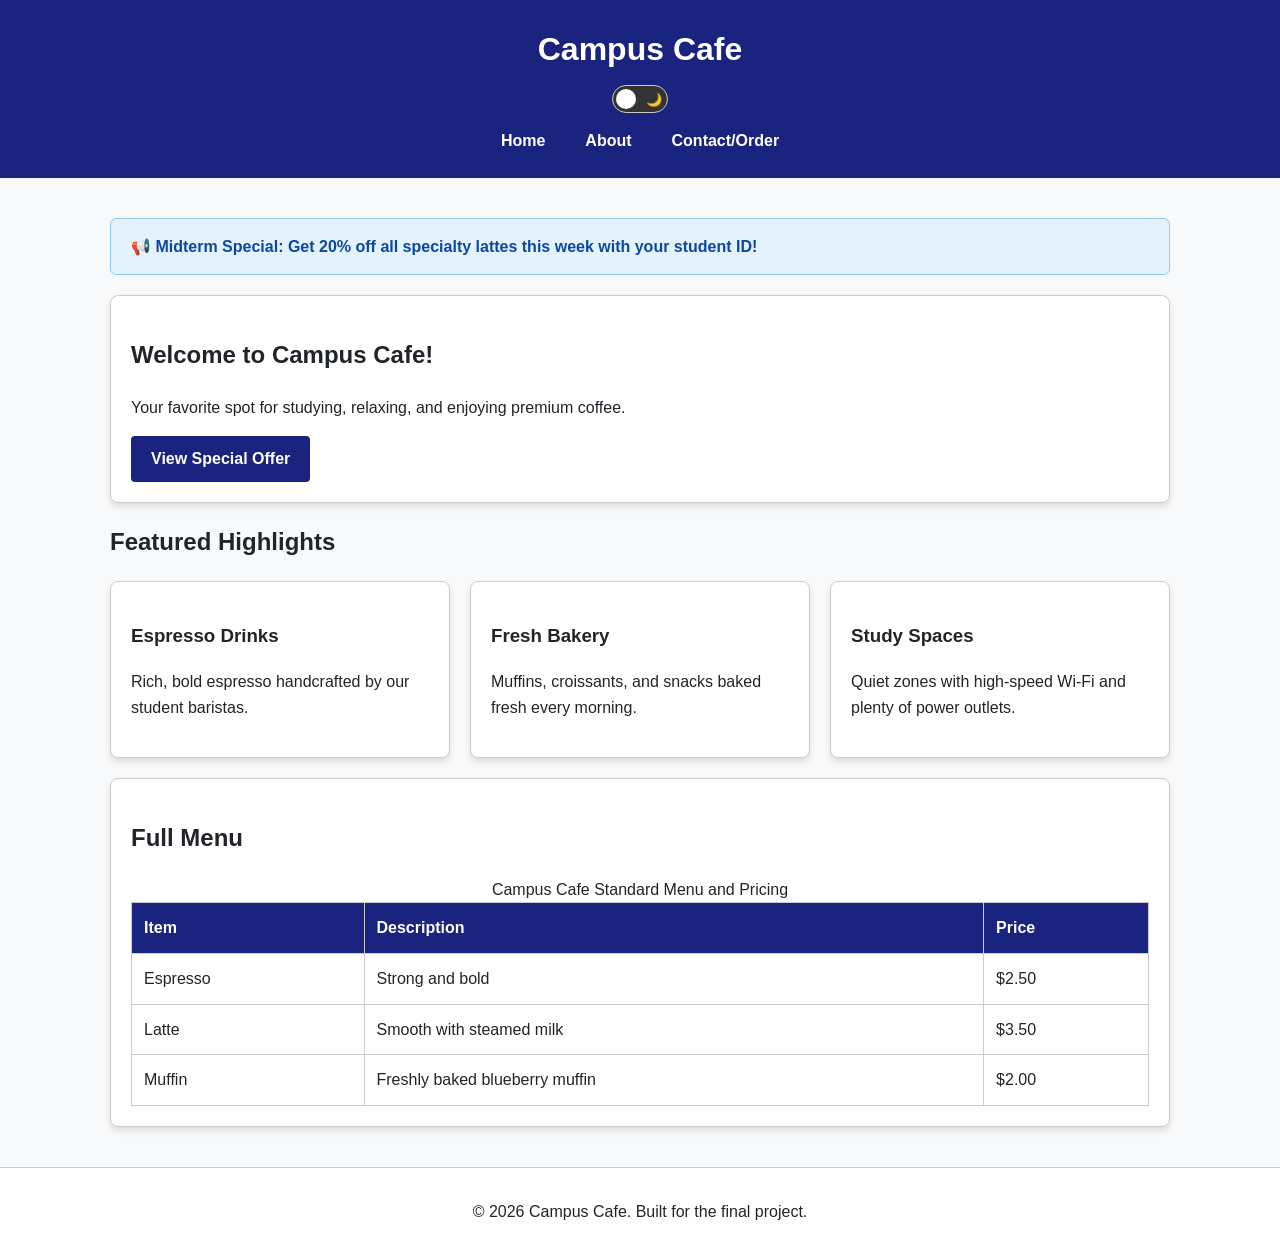
==== Assignment(2)/index.html @ a2e233ab "Add assignment 2 solution" ====
<!DOCTYPE html>
<html lang="en">
<head>
    <meta charset="UTF-8">
    <meta name="viewport" content="width=device-width, initial-scale=1.0">
    <meta name="description" content="Campus Cafe home page featuring coffee menu, student discounts, and announcements.">
    <title>Campus Cafe - Home</title>
    <link rel="stylesheet" href="css/style.css">
</head>
<body>
    <header>
        <h1>Campus Cafe</h1>
        
        <div class="theme-switch-wrapper">
            <input type="checkbox" id="theme-toggle" class="theme-toggle-input">
            <label for="theme-toggle" class="theme-toggle-label" aria-label="Toggle dark mode">
                <span class="icon-sun">☀️</span>
                <span class="icon-moon">🌙</span>
                <span class="toggle-ball"></span>
            </label>
        </div>

        <nav aria-label="Main Navigation">
            <ul>
                <li><a href="index.html">Home</a></li>
                <li><a href="about.html">About</a></li>
                <li><a href="contact.html">Contact/Order</a></li>
            </ul>
        </nav>
    </header>

    <main>
        <div class="alert" role="region" aria-label="Notice">
            📢 Midterm Special: Get 20% off all specialty lattes this week with your student ID!
        </div>

        <section class="card" style="margin-bottom: 20px;">
            <h2>Welcome to Campus Cafe!</h2>
            <p>Your favorite spot for studying, relaxing, and enjoying premium coffee.</p>
            <a href="#promo-modal" class="btn">View Special Offer</a>
        </section>

        <section aria-labelledby="menu-heading">
            <h2 id="menu-heading">Featured Highlights</h2>
            <div class="grid-container">
                <article class="card">
                    <h3>Espresso Drinks</h3>
                    <p>Rich, bold espresso handcrafted by our student baristas.</p>
                </article>
                <article class="card">
                    <h3>Fresh Bakery</h3>
                    <p>Muffins, croissants, and snacks baked fresh every morning.</p>
                </article>
                <article class="card">
                    <h3>Study Spaces</h3>
                    <p>Quiet zones with high-speed Wi-Fi and plenty of power outlets.</p>
                </article>
            </div>
        </section>

        <section class="card" style="margin-top: 20px;">
            <h2>Full Menu</h2>
            <table>
                <caption>Campus Cafe Standard Menu and Pricing</caption>
                <thead>
                    <tr>
                        <th scope="col">Item</th>
                        <th scope="col">Description</th>
                        <th scope="col">Price</th>
                    </tr>
                </thead>
                <tbody>
                    <tr>
                        <td>Espresso</td>
                        <td>Strong and bold</td>
                        <td>$2.50</td>
                    </tr>
                    <tr>
                        <td>Latte</td>
                        <td>Smooth with steamed milk</td>
                        <td>$3.50</td>
                    </tr>
                    <tr>
                        <td>Muffin</td>
                        <td>Freshly baked blueberry muffin</td>
                        <td>$2.00</td>
                    </tr>
                </tbody>
            </table>
        </section>

        <div id="promo-modal" class="modal-overlay" aria-labelledby="modal-title" role="dialog" aria-modal="true">
            <div class="modal-content">
                <a href="#" class="modal-close" aria-label="Close modal">&times;</a>
                <h3 id="modal-title">Special Student Promotion</h3>
                <p>Show your current student ID at checkout to receive 10% off any order over $5.00!</p>
                <a href="#" class="btn" style="margin-top: 10px;">Got It</a>
            </div>
        </div>
    </main>

    <footer>
        <p>&copy; 2026 Campus Cafe. Built for the final project.</p>
    </footer>
</body>
</html>
---- Assignment(2)/css/style.css ----
:root {
    --bg-color: #f8f9fa;
    --text-color: #212529;
    --surface-bg: #ffffff;
    --primary-color: #1a237e;
    --primary-hover: #283593;
    --primary-text: #ffffff;
    --border-color: #cccccc;
    --card-shadow: 0 4px 6px rgba(0, 0, 0, 0.1);
    --alert-bg: #e3f2fd;
    --alert-text: #0d47a1;
    --alert-border: #90caf9;
}

body:has(#theme-toggle:checked) {
    --bg-color: #121212;
    --text-color: #e0e0e0;
    --surface-bg: #1e1e1e;
    --primary-color: #3f51b5;
    --primary-hover: #5c6bc0;
    --primary-text: #ffffff;
    --border-color: #444444;
    --card-shadow: 0 4px 6px rgba(0, 0, 0, 0.5);
    --alert-bg: #1a237e;
    --alert-text: #e3f2fd;
    --alert-border: #3f51b5;
}

* {
    box-sizing: border-box;
}

body {
    font-family: Arial, sans-serif;
    line-height: 1.6;
    margin: 0;
    padding: 0;
    background-color: var(--bg-color);
    color: var(--text-color);
    min-height: 100vh;
    display: flex;
    flex-direction: column;
    transition: background-color 0.3s ease, color 0.3s ease;
}

a {
    color: var(--primary-color);
}

a:focus, 
button:focus, 
input:focus, 
select:focus, 
textarea:focus,
.theme-toggle-input:focus + .theme-toggle-label {
    outline: 3px solid #ffb300;
    outline-offset: 2px;
}

header {
    background-color: var(--primary-color);
    color: var(--primary-text);
    padding: 1.5rem 1rem;
    text-align: center;
}

header h1 {
    margin: 0 0 0.5rem 0;
}

nav ul {
    list-style: none;
    padding: 0;
    margin: 10px 0 0 0;
    display: flex;
    justify-content: center;
    gap: 20px;
    flex-wrap: wrap;
}

nav ul li a {
    color: var(--primary-text);
    text-decoration: none;
    font-weight: bold;
    padding: 5px 10px;
}

nav ul li a:hover, 
nav ul li a:focus {
    text-decoration: underline;
}

main {
    flex: 1;
    width: 90%;
    max-width: 1100px;
    margin: 20px auto;
    padding: 20px;
}

.theme-switch-wrapper {
    display: flex;
    justify-content: center;
    align-items: center;
    margin: 10px 0;
}

.theme-toggle-input {
    position: absolute;
    opacity: 0;
    width: 0;
    height: 0;
}

.theme-toggle-label {
    background-color: #333333;
    width: 56px;
    height: 28px;
    border-radius: 50px;
    position: relative;
    padding: 5px;
    cursor: pointer;
    display: flex;
    justify-content: space-between;
    align-items: center;
    box-sizing: border-box;
    border: 1px solid var(--border-color);
}

.theme-toggle-label .icon-sun,
.theme-toggle-label .icon-moon {
    font-size: 13px;
    line-height: 1;
}

.toggle-ball {
    background-color: #ffffff;
    width: 20px;
    height: 20px;
    border-radius: 50%;
    position: absolute;
    top: 3px;
    left: 3px;
    transition: transform 0.3s ease;
}

.theme-toggle-input:checked + .theme-toggle-label .toggle-ball {
    transform: translateX(28px);
}

.alert {
    padding: 15px 20px;
    background-color: var(--alert-bg);
    color: var(--alert-text);
    border: 1px solid var(--alert-border);
    border-radius: 6px;
    margin-bottom: 20px;
    font-weight: bold;
}

.grid-container {
    display: grid;
    grid-template-columns: 1fr;
    gap: 20px;
}

@media (min-width: 600px) {
    .grid-container {
        grid-template-columns: repeat(2, 1fr);
    }
}

@media (min-width: 900px) {
    .grid-container {
        grid-template-columns: repeat(3, 1fr);
    }
}

.card {
    background-color: var(--surface-bg);
    padding: 20px;
    border-radius: 8px;
    border: 1px solid var(--border-color);
    box-shadow: var(--card-shadow);
}

.form-group {
    margin-bottom: 15px;
}

label {
    display: block;
    font-weight: bold;
    margin-bottom: 5px;
}

input[type="text"],
input[type="email"],
input[type="number"],
input[type="date"],
select,
textarea {
    width: 100%;
    padding: 10px;
    border: 1px solid var(--border-color);
    background-color: var(--surface-bg);
    color: var(--text-color);
    border-radius: 4px;
    font-size: 1rem;
}

.radio-group, 
.checkbox-group {
    display: flex;
    align-items: center;
    gap: 8px;
    margin-bottom: 10px;
}

.radio-group label, 
.checkbox-group label {
    margin-bottom: 0;
    font-weight: normal;
}

.btn {
    display: inline-block;
    background-color: var(--primary-color);
    color: var(--primary-text);
    border: none;
    padding: 10px 20px;
    font-size: 1rem;
    font-weight: bold;
    border-radius: 4px;
    cursor: pointer;
    text-decoration: none;
    text-align: center;
}

.btn:hover {
    background-color: var(--primary-hover);
}

.modal-overlay {
    position: fixed;
    top: 0;
    left: 0;
    width: 100%;
    height: 100%;
    background-color: rgba(0, 0, 0, 0.7);
    display: flex;
    align-items: center;
    justify-content: center;
    opacity: 0;
    visibility: hidden;
    transition: opacity 0.3s ease, visibility 0.3s ease;
    z-index: 1000;
}

.modal-overlay:target {
    opacity: 1;
    visibility: visible;
}

.modal-content {
    background-color: var(--surface-bg);
    color: var(--text-color);
    padding: 30px;
    border-radius: 8px;
    max-width: 500px;
    width: 90%;
    position: relative;
    box-shadow: var(--card-shadow);
}

.modal-close {
    position: absolute;
    top: 10px;
    right: 15px;
    font-size: 1.5rem;
    text-decoration: none;
    color: var(--text-color);
    font-weight: bold;
}

table {
    width: 100%;
    border-collapse: collapse;
    margin-top: 15px;
    background-color: var(--surface-bg);
}

table, th, td {
    border: 1px solid var(--border-color);
}

th, td {
    padding: 12px;
    text-align: left;
}

th {
    background-color: var(--primary-color);
    color: var(--primary-text);
}

footer {
    text-align: center;
    padding: 15px;
    background-color: var(--surface-bg);
    color: var(--text-color);
    border-top: 1px solid var(--border-color);
    margin-top: auto;
}
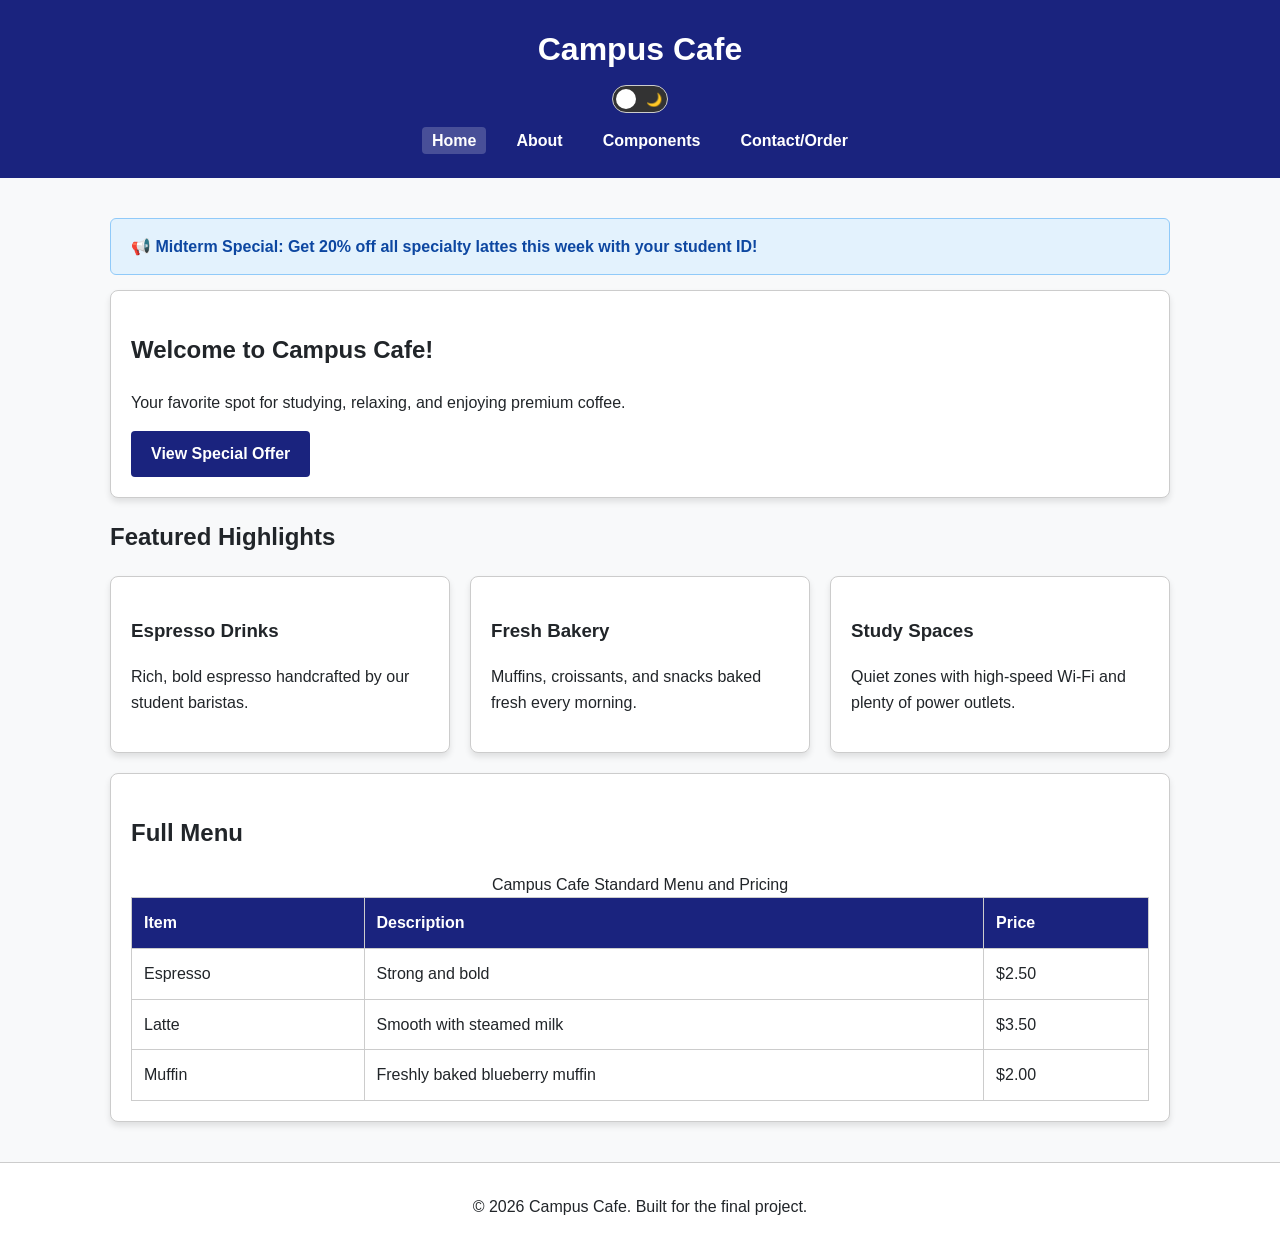
==== commit e875b276: "Add components page and update CSS structure" ====
--- a/Assignment(2)/index.html
+++ b/Assignment(2)/index.html
@@ -22,8 +22,9 @@
 
         <nav aria-label="Main Navigation">
             <ul>
-                <li><a href="index.html">Home</a></li>
+                <li><a href="index.html" aria-current="page">Home</a></li>
                 <li><a href="about.html">About</a></li>
+                <li><a href="components.html">Components</a></li>
                 <li><a href="contact.html">Contact/Order</a></li>
             </ul>
         </nav>
--- a/Assignment(2)/css/style.css
+++ b/Assignment(2)/css/style.css
@@ -5,11 +5,21 @@
     --primary-color: #1a237e;
     --primary-hover: #283593;
     --primary-text: #ffffff;
+    --secondary-color: #6c757d;
+    --secondary-hover: #5a6268;
     --border-color: #cccccc;
     --card-shadow: 0 4px 6px rgba(0, 0, 0, 0.1);
+    
+    /* Alert Status Colors */
     --alert-bg: #e3f2fd;
     --alert-text: #0d47a1;
     --alert-border: #90caf9;
+    --alert-success-bg: #d4edda;
+    --alert-success-text: #155724;
+    --alert-success-border: #c3e6cb;
+    --alert-error-bg: #f8d7da;
+    --alert-error-text: #721c24;
+    --alert-error-border: #f5c6cb;
 }
 
 body:has(#theme-toggle:checked) {
@@ -19,11 +29,21 @@
     --primary-color: #3f51b5;
     --primary-hover: #5c6bc0;
     --primary-text: #ffffff;
+    --secondary-color: #495057;
+    --secondary-hover: #6c757d;
     --border-color: #444444;
     --card-shadow: 0 4px 6px rgba(0, 0, 0, 0.5);
+    
+    /* Dark Mode Alert Colors */
     --alert-bg: #1a237e;
     --alert-text: #e3f2fd;
     --alert-border: #3f51b5;
+    --alert-success-bg: #1e4620;
+    --alert-success-text: #d4edda;
+    --alert-success-border: #2e7d32;
+    --alert-error-bg: #5c1d24;
+    --alert-error-text: #f8d7da;
+    --alert-error-border: #c62828;
 }
 
 * {
@@ -83,11 +103,17 @@
     text-decoration: none;
     font-weight: bold;
     padding: 5px 10px;
+    border-radius: 4px;
 }
 
 nav ul li a:hover, 
 nav ul li a:focus {
     text-decoration: underline;
+}
+
+nav ul li a[aria-current="page"] {
+    background-color: rgba(255, 255, 255, 0.2);
+    text-decoration: none;
 }
 
 main {
@@ -148,35 +174,49 @@
     transform: translateX(28px);
 }
 
+/* Alerts */
 .alert {
     padding: 15px 20px;
     background-color: var(--alert-bg);
     color: var(--alert-text);
     border: 1px solid var(--alert-border);
     border-radius: 6px;
-    margin-bottom: 20px;
-    font-weight: bold;
-}
-
-.grid-container {
+    margin-bottom: 15px;
+    font-weight: bold;
+}
+
+.alert-success {
+    background-color: var(--alert-success-bg);
+    color: var(--alert-success-text);
+    border-color: var(--alert-success-border);
+}
+
+.alert-error {
+    background-color: var(--alert-error-bg);
+    color: var(--alert-error-text);
+    border-color: var(--alert-error-border);
+}
+
+/* Grid System */
+.grid-container, .grid {
     display: grid;
     grid-template-columns: 1fr;
     gap: 20px;
 }
 
 @media (min-width: 600px) {
-    .grid-container {
+    .grid-container, .grid {
         grid-template-columns: repeat(2, 1fr);
     }
 }
 
 @media (min-width: 900px) {
-    .grid-container {
+    .grid-container, .grid {
         grid-template-columns: repeat(3, 1fr);
     }
 }
 
-.card {
+.card, .panel {
     background-color: var(--surface-bg);
     padding: 20px;
     border-radius: 8px;
@@ -184,6 +224,7 @@
     box-shadow: var(--card-shadow);
 }
 
+/* Forms */
 .form-group {
     margin-bottom: 15px;
 }
@@ -223,7 +264,8 @@
     font-weight: normal;
 }
 
-.btn {
+/* Buttons */
+.btn, button, .button {
     display: inline-block;
     background-color: var(--primary-color);
     color: var(--primary-text);
@@ -235,12 +277,27 @@
     cursor: pointer;
     text-decoration: none;
     text-align: center;
-}
-
-.btn:hover {
+    transition: background-color 0.2s ease;
+}
+
+.btn:hover, button:hover:not(:disabled), .button:hover {
     background-color: var(--primary-hover);
 }
 
+.secondary-button {
+    background-color: var(--secondary-color);
+}
+
+.secondary-button:hover:not(:disabled) {
+    background-color: var(--secondary-hover);
+}
+
+button:disabled {
+    opacity: 0.6;
+    cursor: not-allowed;
+}
+
+/* Modal Overlay & Box */
 .modal-overlay {
     position: fixed;
     top: 0;
@@ -262,7 +319,7 @@
     visibility: visible;
 }
 
-.modal-content {
+.modal-content, .modal-box {
     background-color: var(--surface-bg);
     color: var(--text-color);
     padding: 30px;
@@ -283,6 +340,7 @@
     font-weight: bold;
 }
 
+/* Tables */
 table {
     width: 100%;
     border-collapse: collapse;
